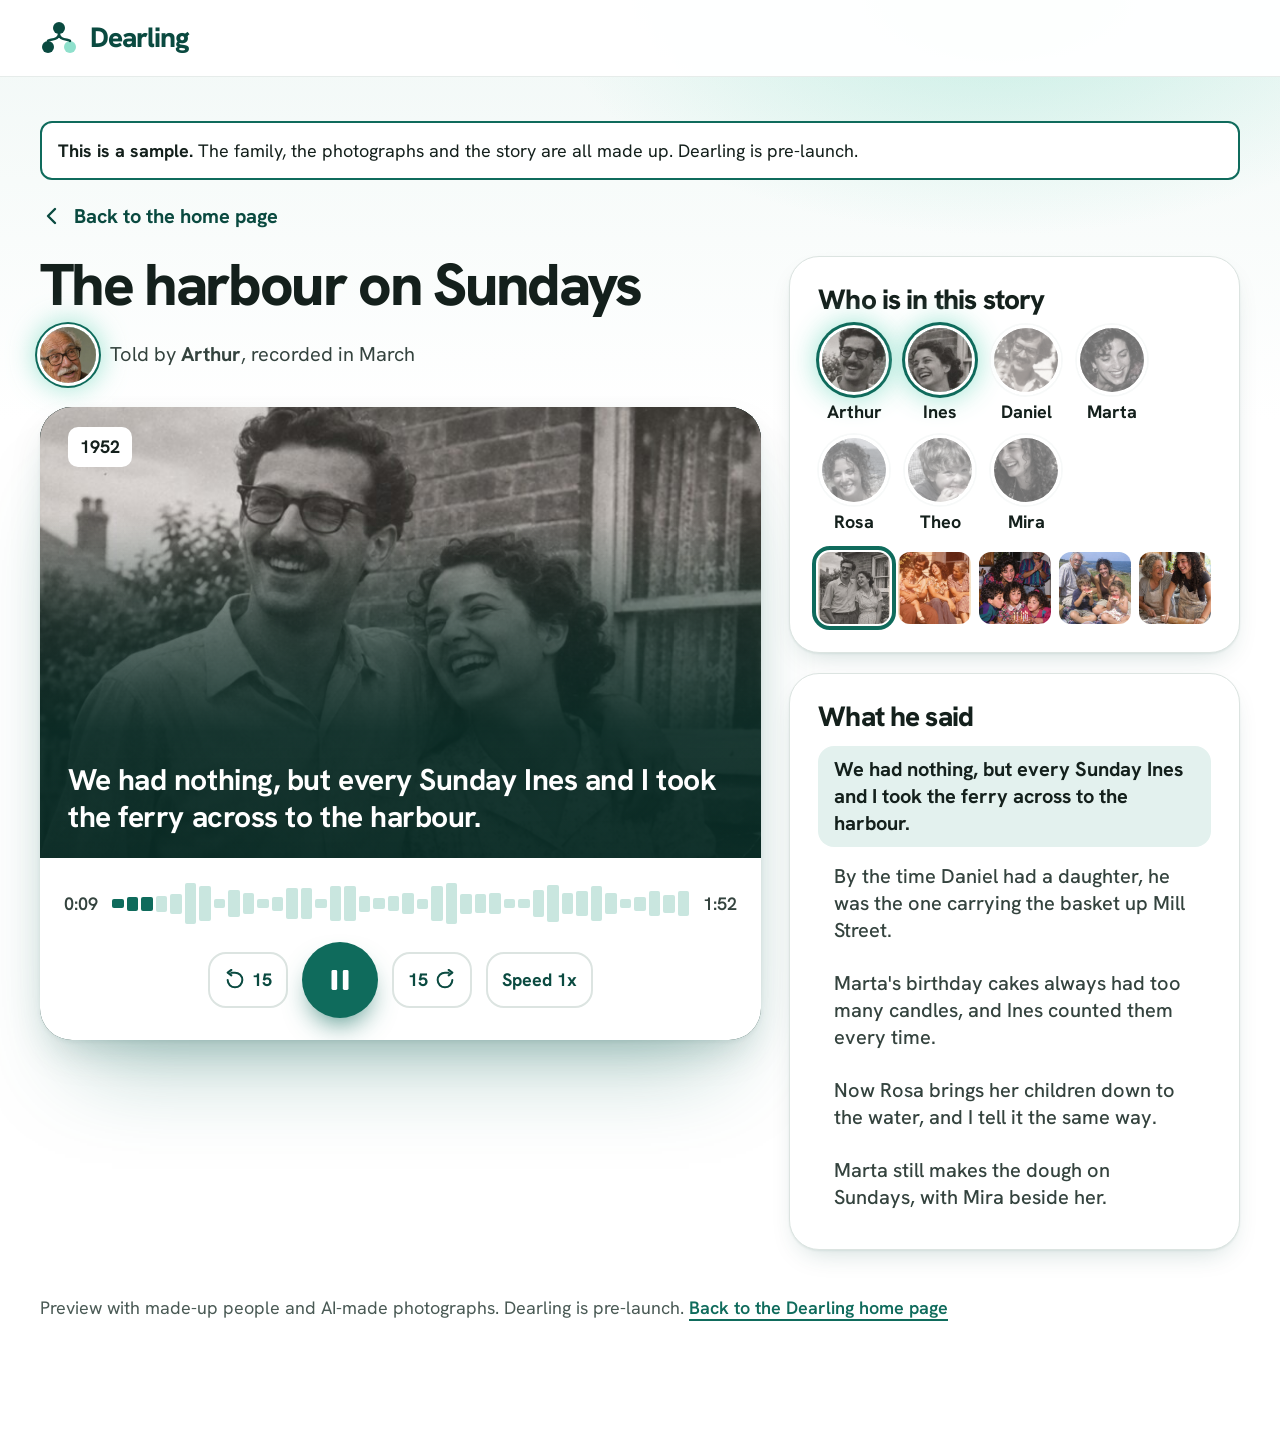
==== sample-story.html @ cbec67cd "Landing page" ====
<!doctype html>
<html lang="en">
<head>
<meta charset="utf-8">
<meta name="viewport" content="width=device-width, initial-scale=1">
<meta name="robots" content="noindex, nofollow">
<title>Dearling, The harbour on Sundays</title>
<link rel="icon" href="data:image/svg+xml,%3Csvg xmlns=%27http://www.w3.org/2000/svg%27 viewBox=%270 0 38 38%27%3E%3Ccircle cx=%2719%27 cy=%279%27 r=%276%27 fill=%27%230f6b5c%27/%3E%3Ccircle cx=%278%27 cy=%2728%27 r=%276%27 fill=%27%230f6b5c%27/%3E%3Ccircle cx=%2730%27 cy=%2728%27 r=%276%27 fill=%27%238fe0cc%27/%3E%3C/svg%3E">
<link rel="stylesheet" href="dearling.css">
</head>
<body class="app">
<header class="top">
  <div class="wrap">
    <a class="brand" href="/" aria-label="Dearling home"><svg viewBox="0 0 38 38" aria-hidden="true"><circle cx="19" cy="9" r="6" fill="currentColor"/><circle cx="8" cy="28" r="6" fill="currentColor"/><circle cx="30" cy="28" r="6" fill="#8fe0cc"/><path d="M19 15 C19 22 8 20 8 22 M19 15 C19 22 30 20 30 22" stroke="currentColor" stroke-width="2.5" fill="none" stroke-linecap="round"/></svg>Dearling</a>
  </div>
</header>
<main class="wrap rw">
  <p class="sample-line"><b>This is a sample.</b> The family, the photographs and the story are all made up. Dearling is pre-launch.</p>
  <a class="back" href="/"><svg viewBox="0 0 24 24" fill="none" stroke="currentColor" stroke-width="2.4" stroke-linecap="round" stroke-linejoin="round" aria-hidden="true"><path d="M15 5l-7 7 7 7"/></svg>Back to the home page</a>
  <div class="rw-grid">
    <div>
      <h1>The harbour on Sundays</h1>
      <div class="by"><img src="assets/faces/arthur-old.jpg" alt="" width="112" height="112"><span>Told by <b>Arthur</b>, recorded in March</span></div>
      <div class="player" id="player">
        <div class="shot">
          <div class="slide on" data-year="1952"><img src="assets/p1952.jpg" alt="Arthur and Ines in 1952, outside a brick house" style="object-position:50% 30%"></div>
          <div class="slide" data-year="1975"><img src="assets/p1975.jpg" alt="Daniel with baby Rosa and Marta on a porch step, 1975" style="object-position:50% 30%"></div>
          <div class="slide" data-year="1994"><img src="assets/p1994.jpg" alt="A birthday cake in the kitchen, 1994" style="object-position:50% 40%"></div>
          <div class="slide" data-year="2008"><img src="assets/p2008.jpg" alt="Arthur, Rosa and the children at the shore, 2008" style="object-position:50% 35%"></div>
          <div class="slide" data-year="2025"><img src="assets/p2025.jpg" alt="Marta and Mira rolling out dough, 2025" style="object-position:50% 35%"></div>
          <span class="yr" id="yr">1952</span>
          <p class="sub-line" id="sub">We had nothing, but every Sunday Ines and I took the ferry across to the harbour.</p>
        </div>
        <div class="ctrl">
          <div class="prog"><span id="now">0:08</span><div class="track" id="track" role="slider" tabindex="0" aria-label="Position in the story" aria-valuemin="0" aria-valuemax="112" aria-valuenow="8"><div class="bars2" id="bars" aria-hidden="true"><i style="--h:18%"></i><i style="--h:29%"></i><i style="--h:29%"></i><i style="--h:33%"></i><i style="--h:42%"></i><i style="--h:84%"></i><i style="--h:72%"></i><i style="--h:19%"></i><i style="--h:56%"></i><i style="--h:43%"></i><i style="--h:18%"></i><i style="--h:29%"></i><i style="--h:64%"></i><i style="--h:65%"></i><i style="--h:20%"></i><i style="--h:72%"></i><i style="--h:72%"></i><i style="--h:33%"></i><i style="--h:24%"></i><i style="--h:30%"></i><i style="--h:45%"></i><i style="--h:21%"></i><i style="--h:73%"></i><i style="--h:85%"></i><i style="--h:42%"></i><i style="--h:41%"></i><i style="--h:43%"></i><i style="--h:18%"></i><i style="--h:20%"></i><i style="--h:57%"></i><i style="--h:78%"></i><i style="--h:43%"></i><i style="--h:52%"></i><i style="--h:73%"></i><i style="--h:45%"></i><i style="--h:19%"></i><i style="--h:29%"></i><i style="--h:53%"></i><i style="--h:38%"></i><i style="--h:53%"></i></div></div><span>1:52</span></div>
          <div class="btnrow">
            <button class="skip" type="button" id="back15" aria-label="Back 15 seconds"><svg viewBox="0 0 24 24" fill="none" stroke="currentColor" stroke-width="2.2" stroke-linecap="round" stroke-linejoin="round" aria-hidden="true"><path d="M4 12a8 8 0 108-8H8M8 1l-4 3 4 3"/></svg>15</button>
            <button class="big-play" type="button" id="play" aria-label="Pause story"></button>
            <button class="skip" type="button" id="fwd15" aria-label="Forward 15 seconds">15<svg viewBox="0 0 24 24" fill="none" stroke="currentColor" stroke-width="2.2" stroke-linecap="round" stroke-linejoin="round" aria-hidden="true"><path d="M20 12a8 8 0 11-8-8h4M16 1l4 3-4 3"/></svg></button>
            <button class="skip" type="button" id="speed">Speed 1x</button>
          </div>
        </div>
      </div>
    </div>
    <aside class="side">
      <section class="panel" aria-labelledby="who">
        <h2 id="who">Who is in this story</h2>
        <div class="faces-row">
          <div class="fp lit" data-f="arthur"><img src="assets/faces/arthur.jpg" alt="">Arthur</div>
          <div class="fp lit" data-f="ines"><img src="assets/faces/ines.jpg" alt="">Ines</div>
          <div class="fp" data-f="daniel"><img src="assets/faces/daniel.jpg" alt="">Daniel</div>
          <div class="fp" data-f="marta"><img src="assets/faces/marta.jpg" alt="">Marta</div>
          <div class="fp" data-f="rosa"><img src="assets/faces/rosa.jpg" alt="">Rosa</div>
          <div class="fp" data-f="theo"><img src="assets/faces/theo.jpg" alt="">Theo</div>
          <div class="fp" data-f="mira"><img src="assets/faces/mira.jpg" alt="">Mira</div>
        </div>
        <div class="strip" id="strip" aria-label="Photographs in this story">
          <button type="button" aria-label="Photograph from 1952" aria-current="true"><img src="assets/p1952.jpg" alt=""></button>
          <button type="button" aria-label="Photograph from 1975" aria-current="false"><img src="assets/p1975.jpg" alt=""></button>
          <button type="button" aria-label="Photograph from 1994" aria-current="false"><img src="assets/p1994.jpg" alt=""></button>
          <button type="button" aria-label="Photograph from 2008" aria-current="false"><img src="assets/p2008.jpg" alt=""></button>
          <button type="button" aria-label="Photograph from 2025" aria-current="false"><img src="assets/p2025.jpg" alt=""></button>
        </div>
      </section>
      <section class="panel" aria-labelledby="trh">
        <h2 id="trh">What he said</h2>
        <div class="tr" id="tr">
          <button type="button" class="now">We had nothing, but every Sunday Ines and I took the ferry across to the harbour.</button>
          <button type="button">By the time Daniel had a daughter, he was the one carrying the basket up Mill Street.</button>
          <button type="button">Marta's birthday cakes always had too many candles, and Ines counted them every time.</button>
          <button type="button">Now Rosa brings her children down to the water, and I tell it the same way.</button>
          <button type="button">Marta still makes the dough on Sundays, with Mira beside her.</button>
        </div>
      </section>
    </aside>
  </div>
  <p class="note-line">Preview with made-up people and AI-made photographs. Dearling is pre-launch. <a class="link" href="/">Back to the Dearling home page</a></p>
</main>
<script src="rewatch.js"></script>
</body>
</html>
---- dearling.css ----
/* Dearling, one product. White and spruce, Hanken Grotesk. No serif, italic, or uppercase. Shared by all four screens. */
@font-face {
  font-family: "Hanken Grotesk";
  src: url("assets/hanken.woff2") format("woff2");
  font-weight: 100 900;
  font-style: normal;
  font-display: swap;
}
:root {
  --white: #fff;
  --band: #f4f7f6;
  --stone: #eef1f0;
  --mint: #e3f1ee;
  --mint-2: #c9e6df;
  --spruce: #0f6b5c;
  --deep: #0a4a40;
  --deeper: #07352e;
  --night: #08221e;
  --ink: #14201c;
  --ink-2: #34433e;
  --ink-3: #4a5a55;
  --line: #dce4e1;
  --lit: #8fe0cc;
  --record: #c8321f;
  --font: "Hanken Grotesk", system-ui, -apple-system, "Segoe UI", Roboto, sans-serif;
  --shadow-md: 0 1px 2px rgb(10 74 64 / .08), 0 12px 28px -12px rgb(10 74 64 / .22);
  --shadow-lg: 0 2px 4px rgb(10 74 64 / .06), 0 18px 40px -12px rgb(10 74 64 / .22), 0 60px 90px -40px rgb(15 107 92 / .35);
  --shadow-float: 0 28px 60px -24px rgb(8 34 30 / .45), 0 4px 14px rgb(8 34 30 / .12);
  --gutter: clamp(20px, 5vw, 72px);
}
*, *::before, *::after { box-sizing: border-box; }
html { -webkit-text-size-adjust: 100%; }
body { margin: 0; font-family: var(--font); font-size: 20px; line-height: 1.55; color: var(--ink); background: var(--white); -webkit-font-smoothing: antialiased; overflow-x: hidden; }
img { display: block; max-width: 100%; }
a { color: var(--spruce); text-underline-offset: 4px; }
h1, h2, h3, p { margin: 0; }
:focus-visible { outline: 3px solid var(--spruce); outline-offset: 3px; border-radius: 6px; }
.onphoto :focus-visible { outline-color: #fff; }
.wrap { width: min(1200px, 100% - 48px); margin-inline: auto; }

/* ---------- buttons and links: the same on every screen ---------- */
.btn { display: inline-flex; align-items: center; justify-content: center; gap: 10px; min-height: 56px; min-width: 56px; padding: 0 28px; font: 600 20px/1 var(--font); letter-spacing: -.005em; border-radius: 16px; border: 2px solid transparent; cursor: pointer; text-decoration: none; transition: background .2s, border-color .2s, color .2s; }
.btn svg { width: 24px; height: 24px; flex: none; }
.btn-primary { background: var(--spruce); color: #fff; box-shadow: 0 10px 24px -10px rgb(15 107 92 / .7), inset 0 1px 0 rgb(255 255 255 / .18); }
.btn-primary:hover { background: var(--deep); }
.btn-quiet { background: #fff; color: var(--deep); border-color: var(--line); box-shadow: var(--shadow-md); }
.btn-quiet:hover { border-color: var(--spruce); }
.btn-light { background: #fff; color: var(--deep); }
.btn-light:hover { background: var(--mint); }
.btn-ghost { color: #fff; border-color: rgb(255 255 255 / .8); background: rgb(8 34 30 / .82); }
.btn-ghost:hover { background: rgb(8 34 30 / .8); }
.link { display: inline-flex; align-items: center; min-height: 52px; font-weight: 600; text-decoration: underline; text-decoration-thickness: 2px; text-underline-offset: 5px; color: var(--spruce); }
.onphoto .link { color: #fff; }
.btn-icon { padding: 0; width: 56px; }
input[type=email] { min-height: 60px; width: 100%; padding: 0 18px; font: 500 20px var(--font); color: var(--ink); border: 2px solid #62716b; border-radius: 16px; background: #fff; }
label { font-weight: 600; font-size: 20px; }

/* wordmark: dot tree mark plus the name */
.brand { display: inline-flex; align-items: center; gap: 12px; font-weight: 800; font-size: 28px; letter-spacing: -.03em; color: var(--deep); text-decoration: none; min-height: 56px; }
.brand svg { width: 38px; height: 38px; flex: none; }
.onphoto .brand { color: #fff; }

/* ---------- landing top bar over the hero ---------- */
.bar { position: absolute; inset: 0 0 auto 0; z-index: 6; display: flex; align-items: center; gap: 6px; padding: 14px var(--gutter); }
.bar .brand { margin-right: auto; }
.bar a.navlink { display: inline-flex; align-items: center; min-height: 56px; padding: 0 16px; color: #fff; text-decoration: none; font-weight: 600; border-radius: 14px; }
.bar a.navlink:hover { text-decoration: underline; text-underline-offset: 5px; }

/* ---------- landing hero ---------- */
.hero { position: relative; overflow: hidden; color: #fff; background: var(--night); isolation: isolate; }
.hero .bg { position: absolute; inset: 0; z-index: -2; }
.hero .bg img { width: 100%; height: 100%; object-fit: cover; object-position: 28% 50%; transform-origin: 30% 50%; animation: drift 40s ease-in-out infinite alternate; }
.hero.paused .bg img { animation-play-state: paused; }
@keyframes drift { from { transform: scale(1.01); } to { transform: scale(1.07) translateX(-1.2%); } }
/* the scrim sits behind the words only: a soft spruce pool anchored on the left edge, clear photo everywhere else */
.hero .scrim { position: absolute; inset: 0; z-index: -1;
  background:
    radial-gradient(ellipse 60% 90% at 0% 58%, rgb(8 34 30 / .92) 0%, rgb(8 34 30 / .88) 58%, rgb(8 34 30 / 0) 100%),
    linear-gradient(180deg, rgb(8 34 30 / .78) 0%, rgb(8 34 30 / .5) 70px, rgb(8 34 30 / 0) 150px); }
.hero-inner { display: grid; grid-template-columns: minmax(0, 1fr) minmax(0, .9fr); align-items: center; gap: 24px; padding: 96px calc(var(--gutter) * .5) 32px var(--gutter); min-height: min(100svh, 800px); }
.hero h1 { font-weight: 800; font-size: clamp(48px, 7vw, 100px); line-height: .96; letter-spacing: -.04em; max-width: 9em; text-wrap: balance; }
.hero .sub { font-size: clamp(20px, 1.8vw, 24px); line-height: 1.5; margin-top: 24px; max-width: 21em; }
.hero .cta { display: flex; flex-wrap: wrap; gap: 12px 22px; align-items: center; margin-top: 32px; }
.hero .note { margin-top: 24px; font-size: 18px; max-width: 24em; }
.stagewrap { justify-self: end; width: min(400px, 100%); }
.stage { position: relative; width: 100%; }
.stage .tree-lines { position: absolute; inset: 0; width: 100%; height: 100%; overflow: visible; pointer-events: none; }
.stage .tree-lines path { fill: none; stroke: #fff; stroke-width: 3; stroke-linecap: round; filter: drop-shadow(0 1px 3px rgb(0 0 0 / .55)); }
.print { position: absolute; left: 0; top: 0; background: #fff; overflow: hidden; will-change: transform; box-shadow: 0 18px 40px -14px rgb(0 0 0 / .5), 0 2px 6px rgb(0 0 0 / .25); }
.print .pic { position: absolute; }
.print .pic img { width: 100%; height: 100%; max-width: none; object-fit: cover; }
.print .ring { position: absolute; border: 3px solid #fff; border-radius: 50%; box-shadow: 0 0 0 3px var(--spruce), 0 0 18px rgb(0 0 0 / .35); transform: translate(-50%, -50%); opacity: 0; }
.tag { position: absolute; left: 0; top: 0; background: #fff; color: var(--ink); font-weight: 700; font-size: 18px; line-height: 1; padding: 9px 12px; border-radius: 10px; white-space: nowrap; box-shadow: 0 6px 18px rgb(0 0 0 / .28); }
.stagebar { display: flex; align-items: center; gap: 14px; margin-top: 14px; flex-wrap: wrap; }
.stagecap { font-weight: 600; font-size: 18px; background: rgb(8 34 30 / .8); padding: 12px 16px; border-radius: 12px; }

/* ---------- landing body: varied composition ---------- */
.sec { padding: clamp(72px, 9vw, 128px) var(--gutter); }
.h2 { font-weight: 800; font-size: clamp(36px, 4.6vw, 64px); line-height: 1.02; letter-spacing: -.035em; text-wrap: balance; }
.lead { font-size: 22px; line-height: 1.5; color: var(--ink-2); max-width: 30em; }
.intro { display: grid; grid-template-columns: 1.1fr .9fr; gap: 40px; align-items: end; max-width: 1200px; margin: 0 auto clamp(48px, 6vw, 80px); }
.coll { display: grid; grid-template-columns: 1fr 1fr; gap: 0 clamp(32px, 6vw, 96px); max-width: 1200px; margin: 0 auto; align-items: start; }
.coll .colB { margin-top: clamp(80px, 12vw, 190px); }
.coll h3, .step h3 { font-weight: 800; font-size: clamp(30px, 3vw, 42px); line-height: 1.08; letter-spacing: -.03em; margin-bottom: 16px; }
.coll p.t, .step p.t { color: var(--ink-2); font-size: 21px; max-width: 24em; }
.fig { position: relative; margin-bottom: clamp(36px, 4vw, 56px); }
.fig .frame { overflow: hidden; border-radius: 8px; background: var(--stone); }
.fig .frame img { width: 100%; height: 100%; object-fit: cover; }
.colA .fig { margin: 40px 0 0; width: 86%; }
.colB .fig { margin: 0 0 40px 14%; width: 86%; }
.colB .fig .frame { border: 10px solid #fff; border-radius: 3px; box-shadow: var(--shadow-float); transform: rotate(2.2deg); }
.float { position: absolute; background: #fff; border-radius: 18px; box-shadow: var(--shadow-float); padding: 18px 22px; font-size: 19px; z-index: 2; }
.float b { font-weight: 700; }
.float .who { color: var(--ink-3); font-size: 18px; }
.ringed { position: absolute; border: 3px solid #fff; border-radius: 50%; box-shadow: 0 0 0 3px var(--spruce), 0 6px 22px rgb(0 0 0 / .35); transform: translate(-50%, -50%); }
.bars { display: flex; align-items: center; gap: 4px; height: 36px; }
.bars i { display: block; width: 5px; border-radius: 3px; background: var(--spruce); height: 30%; animation: lvl 1.3s ease-in-out infinite; }
.bars i:nth-child(2n) { animation-delay: -.4s; } .bars i:nth-child(3n) { animation-delay: -.8s; } .bars i:nth-child(5n) { animation-delay: -.2s; }
@keyframes lvl { 0%, 100% { height: 22%; } 50% { height: 100%; } }

/* full-bleed band: dark text straight on a pale photograph, no scrim at all */
.bleed { position: relative; overflow: hidden; isolation: isolate; background: #cfe0cf; min-height: clamp(460px, 46vw, 660px); display: flex; align-items: center; }
.bleed > img { position: absolute; inset: 0; width: 100%; height: 100%; object-fit: cover; object-position: 100% 50%; z-index: -1; transform: scale(1.12); transform-origin: 0% 50%; }
.bleed .step { padding: 56px var(--gutter); max-width: min(430px, 36%); color: var(--ink); }
.bleed .step p.t { color: var(--ink); }
.bleed .float { right: clamp(20px, 6vw, 100px); bottom: 36px; max-width: 360px; }

/* step four: centred, prints fanned */
.centre { text-align: center; max-width: 1100px; margin: 0 auto; }
.centre h3 { font-weight: 800; font-size: clamp(36px, 4.4vw, 60px); line-height: 1.02; letter-spacing: -.035em; margin-bottom: 18px; text-wrap: balance; }
.centre p.t { margin-inline: auto; font-size: 22px; color: var(--ink-2); max-width: 26em; }
.fan { position: relative; height: clamp(300px, 36vw, 470px); margin: 56px auto 0; width: min(900px, 100%); }
.fan .pr { position: absolute; top: 0; border: 10px solid #fff; border-radius: 3px; box-shadow: var(--shadow-float); overflow: hidden; background: #fff; }
.fan .pr img { width: 100%; height: 100%; object-fit: cover; }
.fan .pr.l { left: 3%; width: 30%; aspect-ratio: 4/5; transform: rotate(-6deg); top: 40px; }
.fan .pr.c { left: 50%; width: 38%; aspect-ratio: 4/5; transform: translateX(-50%); z-index: 2; top: 0; }
.fan .pr.r { right: 3%; width: 30%; aspect-ratio: 4/5; transform: rotate(5deg); top: 56px; }
.fan .float { left: 50%; bottom: -22px; transform: translateX(-50%); display: flex; gap: 16px; align-items: center; white-space: nowrap; z-index: 3; }

.stonebg { background: var(--stone); }
.quiet { display: grid; grid-template-columns: 1.1fr .9fr; gap: clamp(32px, 6vw, 96px); align-items: center; max-width: 1200px; margin: 0 auto; }
.facts { list-style: none; margin: 0; padding: 0; }
.facts li { font-weight: 700; font-size: clamp(26px, 2.8vw, 38px); line-height: 1.12; letter-spacing: -.025em; padding: 26px 0; border-top: 1px solid #cdd6d3; }
.facts li:last-child { border-bottom: 1px solid #cdd6d3; }
.facts li span { display: block; font-weight: 400; letter-spacing: 0; font-size: 20px; color: var(--ink-2); margin-top: 8px; line-height: 1.5; }
.pile { position: relative; aspect-ratio: 1 / 1.05; }
.pile .pr { position: absolute; border: 8px solid #fff; border-radius: 3px; box-shadow: var(--shadow-float); overflow: hidden; background: #fff; aspect-ratio: 4/5; }
.pile .pr img { width: 100%; height: 100%; object-fit: cover; }

.closer { position: relative; color: #fff; overflow: hidden; isolation: isolate; background: var(--night); }
.closer > img { position: absolute; inset: 0; width: 100%; height: 100%; object-fit: cover; z-index: -2; object-position: 50% 40%; }
.closer .scrim { position: absolute; inset: 0; z-index: -1; background: radial-gradient(ellipse 70% 110% at 0% 55%, rgb(8 34 30 / .94) 0%, rgb(8 34 30 / .86) 60%, rgb(8 34 30 / 0) 100%); }
.closer .inner { padding: clamp(80px, 11vw, 150px) var(--gutter); max-width: 760px; }
.closer h2 { font-weight: 800; font-size: clamp(40px, 5.4vw, 76px); line-height: 1; letter-spacing: -.04em; }
.closer p { font-size: 22px; margin-top: 22px; max-width: 24em; }
.closer .cta { margin-top: 32px; display: flex; gap: 14px 22px; flex-wrap: wrap; align-items: center; }
footer.foot { padding: 36px var(--gutter) 48px; color: var(--ink-3); display: flex; flex-wrap: wrap; gap: 8px 28px; align-items: center; font-size: 18px; }
footer.foot a { display: inline-flex; align-items: center; min-height: 52px; }
footer.foot .brand { margin-right: auto; }

/* ---------- signed-in shell ---------- */
body.app { background: linear-gradient(180deg, #f1f8f6 0, #fff 420px); min-height: 100vh; }
body.app::before { content: ""; position: absolute; inset: 0 0 auto 0; height: 560px; z-index: -1; background: radial-gradient(50% 60% at 78% 0%, rgb(143 224 204 / .45), transparent 70%); pointer-events: none; }
.top { position: sticky; top: 0; z-index: 20; background: rgb(255 255 255 / .96); border-bottom: 1px solid rgb(220 228 225 / .7); }
.top .wrap { display: flex; align-items: center; justify-content: space-between; min-height: 76px; gap: 16px; }
.tabs { display: flex; gap: 6px; }
.tabs a { display: inline-flex; align-items: center; gap: 10px; min-height: 56px; padding: 0 18px; border-radius: 16px; color: var(--ink-2); font-weight: 700; text-decoration: none; }
.tabs a svg { width: 24px; height: 24px; }
.tabs a[aria-current=page] { background: var(--deep); color: #fff; }
.tabs a:not([aria-current]):hover { background: var(--mint); color: var(--deep); }
.me { display: inline-flex; align-items: center; gap: 12px; min-height: 56px; font-weight: 700; color: var(--ink-2); text-decoration: none; }
.me img { width: 48px; height: 48px; border-radius: 50%; object-fit: cover; }
.app-main { padding: 40px 0 120px; }
.hello { font-size: clamp(38px, 4.6vw, 56px); line-height: 1; letter-spacing: -.04em; font-weight: 800; }
.hello-sub { margin-top: 12px; font-size: 22px; color: var(--ink-2); }
.app-grid { margin-top: 32px; display: grid; grid-template-columns: minmax(0, 1.5fr) minmax(0, 1fr); gap: 24px; align-items: start; }
.stack-col { display: grid; gap: 24px; }
.panel { background: #fff; border: 1px solid var(--line); border-radius: 30px; box-shadow: var(--shadow-md); padding: 28px; }
.panel h2 { font-size: 30px; line-height: 1.05; letter-spacing: -.035em; font-weight: 800; }
.panel .meta { margin-top: 6px; font-size: 18px; color: var(--ink-3); }
.panel .btn { margin-top: 16px; }
.note-line { margin-top: 32px; font-size: 18px; color: var(--ink-3); }

/* the family tree: HTML nodes, lines drawn from their measured positions, no sideways scroll */
.tree-panel { position: relative; background: linear-gradient(165deg, #fff, #f1f8f6); overflow: hidden; padding: 28px 28px 20px; }
.tree { position: relative; margin-top: 12px; width: 100%; height: calc(var(--pitch) * 4 + 8px); --pitch: 178px; --nw: 92px; }
.tree svg { position: absolute; inset: 0; width: 100%; height: 100%; overflow: visible; pointer-events: none; }
.tree path { fill: none; stroke: var(--spruce); stroke-width: 4; stroke-linecap: round; stroke-linejoin: round; }
.tnode { position: absolute; width: var(--nw); left: calc(var(--x) * 1%); top: calc(var(--r) * var(--pitch)); transform: translateX(-50%); text-align: center; text-decoration: none; color: inherit; display: block; }
.tnode .face { display: grid; place-items: center; width: var(--nw); height: var(--nw); border-radius: 50%; overflow: hidden; border: 3px solid #fff; background: var(--mint); box-shadow: 0 0 0 3px var(--spruce), 0 8px 20px -8px rgb(10 74 64 / .5); font-weight: 800; font-size: 28px; color: var(--deep); }
.tnode .face img { width: 100%; height: 100%; object-fit: cover; }
.tnode.noimg .face { background: var(--mint-2); box-shadow: 0 0 0 3px var(--spruce); }
.tnode.lit .face { box-shadow: 0 0 0 3px var(--spruce), 0 0 0 8px rgb(143 224 204 / .6), 0 0 44px 8px rgb(143 224 204 / .85); }
.tnode .who { display: block; margin: 8px -20px 0; font-weight: 700; font-size: 19px; line-height: 1.1; white-space: nowrap; }
.tnode .role { display: block; margin: 0 -20px; font-size: 18px; line-height: 1.15; color: var(--ink-3); white-space: nowrap; }
.tnode:hover .who { text-decoration: underline; }
.tree-foot { margin-top: 6px; font-size: 18px; color: var(--ink-3); }

.talk { background: linear-gradient(160deg, var(--spruce) 0%, var(--deeper) 100%); color: #fff; border: 0; position: relative; overflow: hidden; isolation: isolate; }
.talk::before { content: ""; position: absolute; right: -40%; top: -50%; width: 80%; aspect-ratio: 1; z-index: -1; background: radial-gradient(closest-side, rgb(143 224 204 / .16), transparent); }
.talk h2, .talk p { color: #fff; }
.talk p { margin-top: 10px; font-size: 20px; }
.talk .next { margin-top: 18px; background: rgb(255 255 255 / .13); border: 1px solid rgb(255 255 255 / .3); border-radius: 18px; padding: 14px 16px; font-size: 20px; line-height: 1.35; font-weight: 600; }
.talk .next small { display: block; font-size: 18px; font-weight: 500; margin-bottom: 4px; }
.mic { margin-top: 22px; display: flex; align-items: center; gap: 18px; }
.btn-mic { width: 84px; height: 84px; border-radius: 50%; background: #fff; color: var(--deep); border: 0; display: grid; place-items: center; cursor: pointer; box-shadow: 0 0 0 10px rgb(255 255 255 / .18), 0 16px 30px -10px rgb(0 0 0 / .5); flex: none; }
.btn-mic svg { width: 36px; height: 36px; }
.mic span { font-size: 22px; font-weight: 700; line-height: 1.2; }
.thumbs { margin-top: 16px; display: grid; grid-template-columns: repeat(3, 1fr); gap: 10px; }
.thumbs img { width: 100%; aspect-ratio: 1; object-fit: cover; border-radius: 16px; }
.slist { margin-top: 14px; display: grid; gap: 10px; }
.srow { display: grid; grid-template-columns: 72px 1fr 56px; gap: 14px; align-items: center; padding: 8px; border-radius: 20px; text-decoration: none; color: inherit; }
.srow:hover { background: var(--band); }
.srow img { width: 72px; height: 72px; border-radius: 16px; object-fit: cover; }
.srow b { display: block; font-size: 20px; line-height: 1.2; }
.srow small { font-size: 18px; color: var(--ink-3); }
.srow .play { width: 56px; height: 56px; border-radius: 50%; background: var(--mint); color: var(--deep); display: grid; place-items: center; }
.srow .play svg { width: 24px; height: 24px; }

.botbar { display: none; }

/* ---------- rewatch ---------- */
.rw { padding: 28px 0 100px; }
.back { display: inline-flex; align-items: center; gap: 10px; min-height: 56px; padding: 0 18px 0 12px; margin-left: -12px; font-weight: 700; text-decoration: none; color: var(--deep); border-radius: 16px; }
.back:hover { background: var(--mint); }
.back svg { width: 24px; height: 24px; }
.rw-grid { margin-top: 12px; display: grid; grid-template-columns: minmax(0, 1.6fr) minmax(0, 1fr); gap: 28px; align-items: start; }
.rw h1 { font-size: clamp(38px, 4.6vw, 60px); line-height: 1; letter-spacing: -.045em; font-weight: 800; }
.rw .by { margin-top: 12px; display: flex; align-items: center; gap: 14px; font-size: 20px; color: var(--ink-2); }
.rw .by img { width: 56px; height: 56px; border-radius: 50%; object-fit: cover; box-shadow: 0 0 0 3px #fff, 0 0 0 5px var(--spruce), 0 0 26px 6px rgb(143 224 204 / .8); }
.player { margin-top: 24px; border-radius: 32px; overflow: hidden; background: var(--deeper); box-shadow: var(--shadow-lg); }
.shot { position: relative; aspect-ratio: 16 / 10; overflow: hidden; isolation: isolate; background: #0b1512; color: #fff; }
.shot .slide { position: absolute; inset: 0; opacity: 0; transition: opacity 1.4s ease; z-index: -2; }
.shot .slide.on { opacity: 1; }
.shot .slide img { width: 100%; height: 100%; object-fit: cover; transform: scale(1.02); }
.shot .slide.on img { animation: kb 20s ease-out forwards; }
.player.paused .slide.on img { animation-play-state: paused; }
@keyframes kb { from { transform: scale(1.02); } to { transform: scale(1.12) translate(-1.2%, -1%); } }
.shot::after { content: ""; position: absolute; inset: 0; z-index: -1; background: linear-gradient(0deg, rgb(7 41 35 / .95) 0%, rgb(7 41 35 / .9) 28%, rgb(7 41 35 / .55) 52%, rgb(7 41 35 / 0) 76%); }
.shot .yr { position: absolute; left: 28px; top: 20px; background: #fff; color: var(--ink); font-weight: 700; font-size: 18px; padding: 6px 12px; border-radius: 10px; }
.sub-line { position: absolute; left: 28px; right: 28px; bottom: 22px; color: #fff; font-size: 30px; line-height: 1.25; font-weight: 700; letter-spacing: -.015em; }
.ctrl { background: #fff; padding: 18px 24px 22px; }
.prog { display: flex; align-items: center; gap: 14px; font-size: 18px; font-weight: 600; color: var(--ink-2); font-variant-numeric: tabular-nums; }
.track { position: relative; flex: 1; height: 56px; display: flex; align-items: center; cursor: pointer; }
.bars2 { flex: 1; display: flex; align-items: center; gap: 3px; height: 48px; }
.bars2 i { flex: 1; border-radius: 2px; background: var(--mint-2); height: var(--h); }
.bars2 i.on { background: var(--spruce); }
.btnrow { margin-top: 10px; display: flex; align-items: center; justify-content: center; gap: 14px; flex-wrap: wrap; }
.skip { min-width: 56px; min-height: 56px; border-radius: 18px; border: 2px solid var(--line); background: #fff; color: var(--deep); font: 700 18px var(--font); display: inline-flex; align-items: center; justify-content: center; gap: 6px; cursor: pointer; padding: 0 14px; }
.skip:hover { border-color: var(--spruce); }
.skip svg { width: 22px; height: 22px; }
.big-play { width: 76px; height: 76px; border-radius: 50%; border: 0; background: var(--spruce); color: #fff; display: grid; place-items: center; cursor: pointer; box-shadow: 0 14px 28px -10px rgb(15 107 92 / .8); }
.big-play:hover { background: var(--deep); }
.big-play svg { width: 34px; height: 34px; }
.side .panel + .panel { margin-top: 20px; }
.side h2 { font-size: 28px; line-height: 1.05; letter-spacing: -.03em; font-weight: 800; }
.faces-row { margin-top: 14px; display: flex; gap: 12px 14px; flex-wrap: wrap; }
.fp { text-align: center; font-size: 18px; font-weight: 700; width: 72px; }
.fp img { width: 64px; height: 64px; border-radius: 50%; object-fit: cover; margin: 0 auto 6px; box-shadow: 0 0 0 3px #fff, 0 0 0 5px var(--mint-2); filter: grayscale(.9) brightness(1.1); opacity: .6; transition: all .8s ease; }
.fp.lit img { filter: none; opacity: 1; box-shadow: 0 0 0 3px #fff, 0 0 0 6px var(--spruce), 0 0 28px 6px rgb(143 224 204 / .9); }
.strip { margin-top: 16px; display: grid; grid-template-columns: repeat(5, 1fr); gap: 8px; }
.strip button { padding: 0; border: 0; background: none; cursor: pointer; border-radius: 12px; min-height: 56px; }
.strip img { width: 100%; aspect-ratio: 1; object-fit: cover; border-radius: 12px; }
.strip button[aria-current="true"] img { outline: 4px solid var(--spruce); outline-offset: 2px; }
.tr { margin-top: 14px; display: grid; gap: 6px; }
.tr button { text-align: left; min-height: 56px; padding: 10px 16px; border-radius: 16px; border: 0; background: transparent; font: 500 20px/1.35 var(--font); color: var(--ink-2); cursor: pointer; }
.tr button:hover { background: var(--band); }
.tr button.now { background: var(--mint); color: var(--ink); font-weight: 700; }

/* ---------- sign in ---------- */
body.signin { min-height: 100vh; display: grid; grid-template-columns: 1fr 1fr; background: #fff; }
.si-photo { position: relative; overflow: hidden; background: var(--night); isolation: isolate; }
.si-photo > img { position: absolute; inset: 0; width: 100%; height: 100%; object-fit: cover; object-position: 70% 50%; z-index: -2; }
.si-photo::after { content: ""; position: absolute; inset: 0; z-index: -1; background: linear-gradient(180deg, rgb(8 34 30 / .88) 0%, rgb(8 34 30 / .62) 80px, rgb(8 34 30 / 0) 180px); }
.si-photo .brand { position: absolute; left: var(--gutter); top: 18px; z-index: 2; }
.si-form { display: flex; flex-direction: column; justify-content: center; padding: 64px clamp(24px, 7vw, 110px); gap: 0; background: linear-gradient(180deg, #f1f8f6 0, #fff 380px); }
.si-form h1 { font-weight: 800; font-size: clamp(38px, 4vw, 56px); line-height: 1; letter-spacing: -.04em; }
.si-form .hint { margin-top: 14px; font-size: 22px; color: var(--ink-2); max-width: 22em; }
.si-form form { margin-top: 32px; display: grid; gap: 12px; max-width: 460px; }
.si-form .btn { width: 100%; margin-top: 8px; }
.si-form .fine { margin-top: 28px; font-size: 18px; color: var(--ink-3); max-width: 26em; }
.si-form .link { margin-top: 12px; align-self: flex-start; }

/* ---------- responsive ---------- */
@media (max-width: 1040px) {
  .app-grid, .rw-grid { grid-template-columns: 1fr; }
  .tabs a span { display: none; }
  .tabs a { padding: 0; width: 56px; justify-content: center; }
  .me span { display: none; }
}
@media (max-width: 900px) {
  .hero .bg { inset: 0 0 auto 0; height: 440px; }
  .hero .bg img { object-position: 38% 50%; }
  .hero .scrim { background: linear-gradient(180deg, rgb(8 34 30 / .8) 0%, rgb(8 34 30 / .35) 80px, rgb(8 34 30 / .78) 235px, rgb(8 34 30 / .95) 400px, var(--night) 460px); }
  .hero-inner { grid-template-columns: 1fr; padding-top: 250px; padding-bottom: 48px; min-height: 0; gap: 40px; }
  .stagewrap { justify-self: center; width: min(420px, 100%); }
  .intro, .quiet, .coll { grid-template-columns: 1fr; }
  .coll .colB { margin-top: 40px; }
  .colA .fig { width: 100%; margin-top: 28px; }
  .colB .fig { margin-left: 0; width: 100%; margin-bottom: 28px; }
  .bleed { display: block; min-height: 0; background: #fff; }
  .bleed > img { position: static; height: 300px; z-index: 0; object-position: 85% 50%; transform: none; }
  .bleed .step { max-width: none; padding: 36px var(--gutter) 28px; }
  .bleed .float { position: relative; right: auto; bottom: auto; margin: 0 var(--gutter) 40px; max-width: none; }
  .closer .scrim { background: linear-gradient(0deg, rgb(8 34 30 / .93) 0%, rgb(8 34 30 / .85) 60%, rgb(8 34 30 / .5) 100%); }
  body.signin { grid-template-columns: 1fr; grid-template-rows: 230px 1fr; }
  .si-photo > img { object-position: 78% 40%; }
  .si-form { padding: 36px 24px 56px; justify-content: flex-start; }
  .bar a.navlink.hide-sm { display: none; }
}
@media (max-width: 640px) {
  .tabs, .me { display: none; }
  .app-main { padding: 28px 0 40px; }
  .panel { padding: 22px 18px; border-radius: 26px; }
  .tree-panel { padding: 22px 12px 16px; }
  .tree { --pitch: 150px; --nw: 66px; margin-top: 8px; }
  .tnode .face { font-size: 22px; }
  .tnode .who { font-size: 15px; margin: 6px -20px 0; }
  .tnode .role { font-size: 14px; margin: 0 -20px; }
  .tree-foot { padding: 0 6px; }
  .btn-mic { width: 76px; height: 76px; }
  .botbar { display: flex; position: sticky; bottom: 0; z-index: 30; background: #fff; border-top: 1px solid var(--line); padding: 6px 8px calc(6px + env(safe-area-inset-bottom)); gap: 4px; box-shadow: 0 -10px 30px -16px rgb(10 74 64 / .35); }
  .botbar a { flex: 1; min-height: 64px; display: flex; flex-direction: column; align-items: center; justify-content: center; gap: 2px; border-radius: 16px; text-decoration: none; color: var(--ink-2); font-weight: 700; font-size: 18px; }
  .botbar a svg { width: 26px; height: 26px; }
  .botbar a[aria-current=page] { background: var(--deep); color: #fff; }
  .rw { padding: 16px 0 60px; }
  .sub-line { font-size: 22px; left: 16px; right: 16px; bottom: 14px; }
  .shot { aspect-ratio: 4 / 3; }
  .shot .yr { left: 16px; top: 14px; }
  .ctrl { padding: 14px 14px 18px; }
  .btnrow { gap: 8px; }
  .rw h1 { font-size: 40px; }
  .hero .cta .btn { width: 100%; }
  .hero .cta .link { margin: 0 auto; }
  .float { font-size: 19px; }
  .coll .float { position: relative !important; margin: -30px 12px 0 !important; right: auto !important; left: auto !important; bottom: auto !important; max-width: none !important; }
  .colB .fig .frame { transform: none; }
  .fan .pr { aspect-ratio: 16/10 !important; }
  .fan { height: auto; margin-top: 36px; display: grid; gap: 20px; }
  .fan .pr { position: relative; transform: none !important; width: 100% !important; left: auto !important; right: auto !important; top: auto !important; }
  .fan .float { position: relative; left: auto; bottom: auto; transform: none; margin: -50px 12px 0; white-space: normal; }
  .closer .cta .btn { width: 100%; }
  .si-form .btn { width: 100%; }
}
@media (prefers-reduced-motion: reduce) {
  .hero .bg img, .bars i, .shot .slide.on img { animation: none !important; }
  .shot .slide { transition: none; }
  * { scroll-behavior: auto !important; }
}

.opening { margin: 0; font-size: 20px; font-weight: 600; line-height: 1.4; }
.sample-line { margin: 16px 0 8px; padding: 14px 16px; font-size: 18px; line-height: 1.5; background: #fff; border: 2px solid var(--spruce, #0f6b5c); border-radius: 12px; }
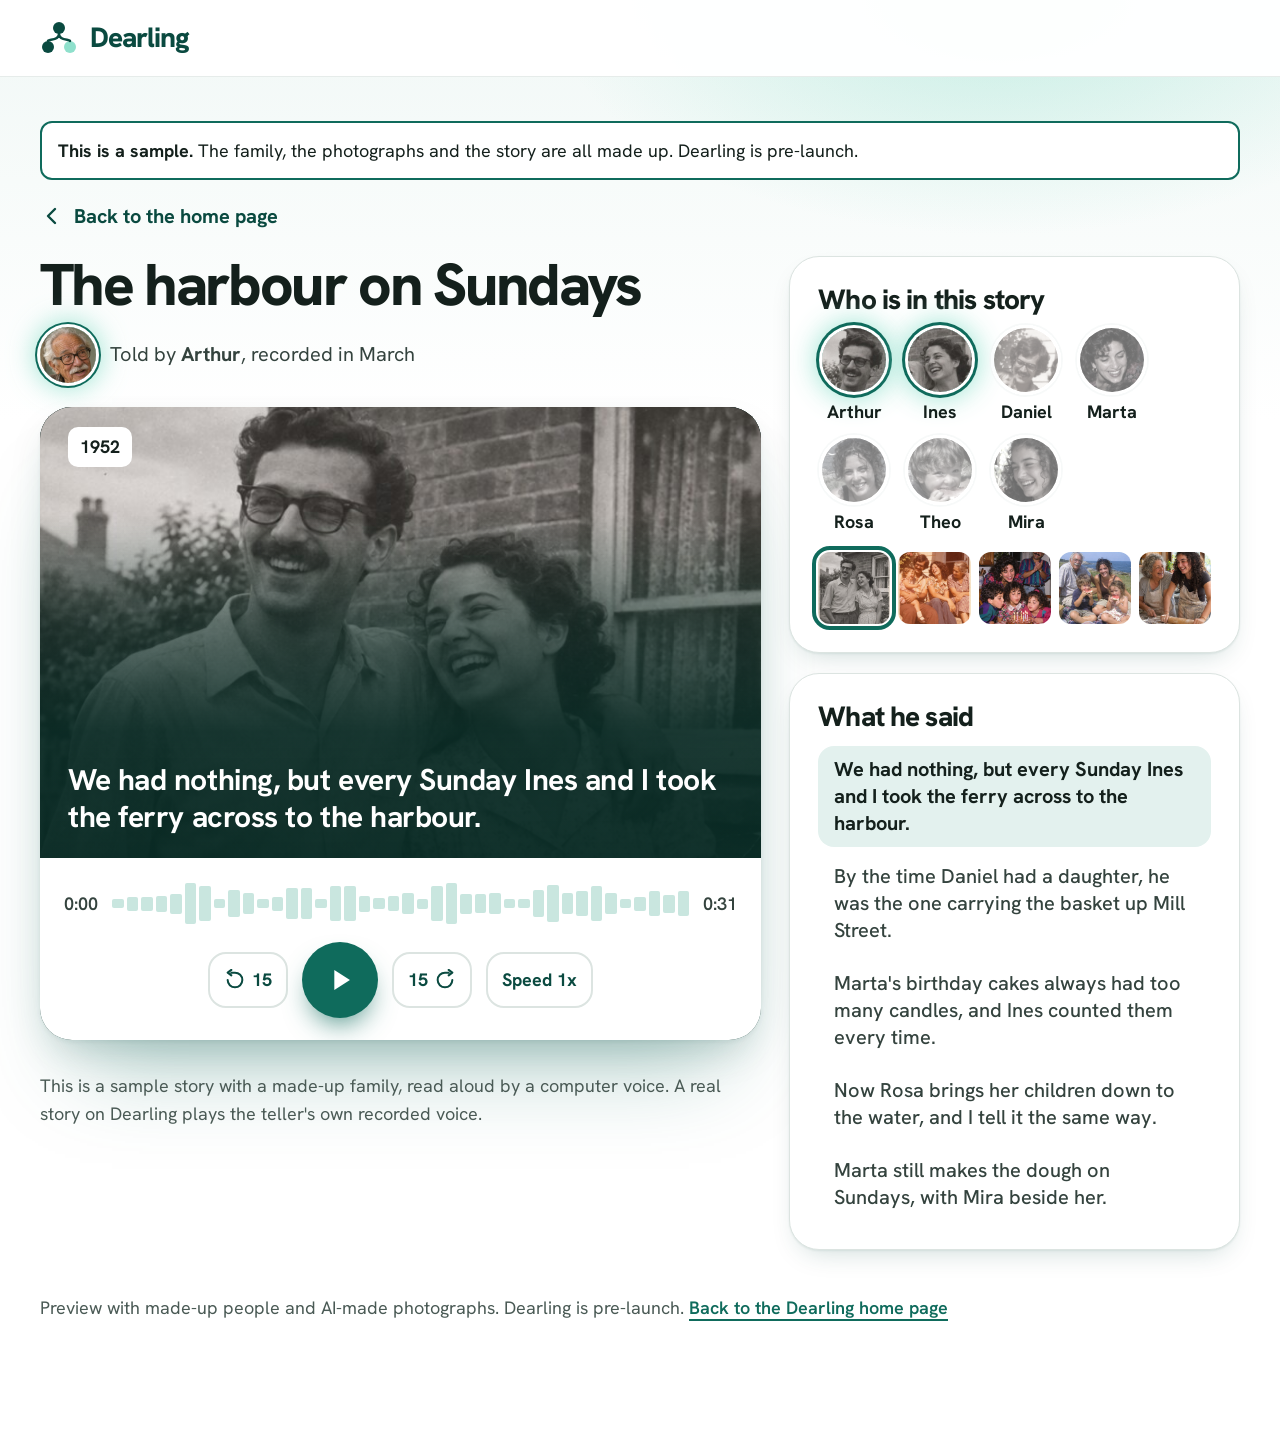
==== commit 1f45bc25: "Centre the face circles on the faces and give the sample story real narration The tree and chip circ" ====
--- a/sample-story.html
+++ b/sample-story.html
@@ -4,9 +4,28 @@
 <meta charset="utf-8">
 <meta name="viewport" content="width=device-width, initial-scale=1">
 <meta name="robots" content="noindex, nofollow">
-<title>Dearling, The harbour on Sundays</title>
+<title>A sample story on Dearling</title>
 <link rel="icon" href="data:image/svg+xml,%3Csvg xmlns=%27http://www.w3.org/2000/svg%27 viewBox=%270 0 38 38%27%3E%3Ccircle cx=%2719%27 cy=%279%27 r=%276%27 fill=%27%230f6b5c%27/%3E%3Ccircle cx=%278%27 cy=%2728%27 r=%276%27 fill=%27%230f6b5c%27/%3E%3Ccircle cx=%2730%27 cy=%2728%27 r=%276%27 fill=%27%238fe0cc%27/%3E%3C/svg%3E">
 <link rel="stylesheet" href="dearling.css">
+<link rel="canonical" href="https://hellodearling.com/sample-story.html">
+<meta name="theme-color" content="#0f6b5c">
+<link rel="icon" type="image/png" sizes="32x32" href="https://hellodearling.com/favicon-32.png">
+<link rel="apple-touch-icon" href="https://hellodearling.com/apple-touch-icon.png">
+<meta property="og:type" content="website">
+<meta property="og:site_name" content="Dearling">
+<meta property="og:title" content="A sample story on Dearling">
+<meta property="og:description" content="A sample story on Dearling. The family in it is made up.">
+<meta property="og:url" content="https://hellodearling.com/sample-story.html">
+<meta property="og:image" content="https://hellodearling.com/assets/og-dearling.jpg">
+<meta property="og:image:type" content="image/jpeg">
+<meta property="og:image:width" content="1200">
+<meta property="og:image:height" content="630">
+<meta property="og:image:alt" content="Two grey-haired grandparents laughing together at an outdoor family dinner table in warm evening light, next to the words Every photo has a story. An illustrative image, not real customers.">
+<meta name="twitter:card" content="summary_large_image">
+<meta name="twitter:title" content="A sample story on Dearling">
+<meta name="twitter:description" content="A sample story on Dearling. The family in it is made up.">
+<meta name="twitter:image" content="https://hellodearling.com/assets/og-dearling.jpg">
+<meta name="twitter:image:alt" content="Two grey-haired grandparents laughing together at an outdoor family dinner table in warm evening light, next to the words Every photo has a story. An illustrative image, not real customers.">
 </head>
 <body class="app">
 <header class="top">
@@ -32,15 +51,18 @@
           <p class="sub-line" id="sub">We had nothing, but every Sunday Ines and I took the ferry across to the harbour.</p>
         </div>
         <div class="ctrl">
-          <div class="prog"><span id="now">0:08</span><div class="track" id="track" role="slider" tabindex="0" aria-label="Position in the story" aria-valuemin="0" aria-valuemax="112" aria-valuenow="8"><div class="bars2" id="bars" aria-hidden="true"><i style="--h:18%"></i><i style="--h:29%"></i><i style="--h:29%"></i><i style="--h:33%"></i><i style="--h:42%"></i><i style="--h:84%"></i><i style="--h:72%"></i><i style="--h:19%"></i><i style="--h:56%"></i><i style="--h:43%"></i><i style="--h:18%"></i><i style="--h:29%"></i><i style="--h:64%"></i><i style="--h:65%"></i><i style="--h:20%"></i><i style="--h:72%"></i><i style="--h:72%"></i><i style="--h:33%"></i><i style="--h:24%"></i><i style="--h:30%"></i><i style="--h:45%"></i><i style="--h:21%"></i><i style="--h:73%"></i><i style="--h:85%"></i><i style="--h:42%"></i><i style="--h:41%"></i><i style="--h:43%"></i><i style="--h:18%"></i><i style="--h:20%"></i><i style="--h:57%"></i><i style="--h:78%"></i><i style="--h:43%"></i><i style="--h:52%"></i><i style="--h:73%"></i><i style="--h:45%"></i><i style="--h:19%"></i><i style="--h:29%"></i><i style="--h:53%"></i><i style="--h:38%"></i><i style="--h:53%"></i></div></div><span>1:52</span></div>
+          <div class="prog"><span id="now">0:00</span><div class="track" id="track" role="slider" tabindex="0" aria-label="Position in the story" aria-valuemin="0" aria-valuemax="32" aria-valuenow="0"><div class="bars2" id="bars" aria-hidden="true"><i style="--h:18%"></i><i style="--h:29%"></i><i style="--h:29%"></i><i style="--h:33%"></i><i style="--h:42%"></i><i style="--h:84%"></i><i style="--h:72%"></i><i style="--h:19%"></i><i style="--h:56%"></i><i style="--h:43%"></i><i style="--h:18%"></i><i style="--h:29%"></i><i style="--h:64%"></i><i style="--h:65%"></i><i style="--h:20%"></i><i style="--h:72%"></i><i style="--h:72%"></i><i style="--h:33%"></i><i style="--h:24%"></i><i style="--h:30%"></i><i style="--h:45%"></i><i style="--h:21%"></i><i style="--h:73%"></i><i style="--h:85%"></i><i style="--h:42%"></i><i style="--h:41%"></i><i style="--h:43%"></i><i style="--h:18%"></i><i style="--h:20%"></i><i style="--h:57%"></i><i style="--h:78%"></i><i style="--h:43%"></i><i style="--h:52%"></i><i style="--h:73%"></i><i style="--h:45%"></i><i style="--h:19%"></i><i style="--h:29%"></i><i style="--h:53%"></i><i style="--h:38%"></i><i style="--h:53%"></i></div></div><span id="total">0:32</span></div>
           <div class="btnrow">
             <button class="skip" type="button" id="back15" aria-label="Back 15 seconds"><svg viewBox="0 0 24 24" fill="none" stroke="currentColor" stroke-width="2.2" stroke-linecap="round" stroke-linejoin="round" aria-hidden="true"><path d="M4 12a8 8 0 108-8H8M8 1l-4 3 4 3"/></svg>15</button>
-            <button class="big-play" type="button" id="play" aria-label="Pause story"></button>
+            <button class="big-play" type="button" id="play" aria-label="Play story"></button>
             <button class="skip" type="button" id="fwd15" aria-label="Forward 15 seconds">15<svg viewBox="0 0 24 24" fill="none" stroke="currentColor" stroke-width="2.2" stroke-linecap="round" stroke-linejoin="round" aria-hidden="true"><path d="M20 12a8 8 0 11-8-8h4M16 1l4 3-4 3"/></svg></button>
             <button class="skip" type="button" id="speed">Speed 1x</button>
           </div>
         </div>
+        <audio id="narration" preload="none" src="assets/arthur-harbour-sundays.mp3"></audio>
+        <p class="note-line" id="aerr" role="alert" hidden>Sorry, the voice could not be loaded. Please check your connection and try again. You can still read the story on this page.</p>
       </div>
+      <p class="note-line" id="voicenote">This is a sample story with a made-up family, read aloud by a computer voice. A real story on Dearling plays the teller's own recorded voice.</p>
     </div>
     <aside class="side">
       <section class="panel" aria-labelledby="who">
--- a/dearling.css
+++ b/dearling.css
@@ -93,6 +93,20 @@
 .tag { position: absolute; left: 0; top: 0; background: #fff; color: var(--ink); font-weight: 700; font-size: 18px; line-height: 1; padding: 9px 12px; border-radius: 10px; white-space: nowrap; box-shadow: 0 6px 18px rgb(0 0 0 / .28); }
 .stagebar { display: flex; align-items: center; gap: 14px; margin-top: 14px; flex-wrap: wrap; }
 .stagecap { font-weight: 600; font-size: 18px; background: rgb(8 34 30 / .8); padding: 12px 16px; border-radius: 12px; }
+/* wide screens: the tree sits in a solid card whose top is below every face in the photograph, over the table; the photo keeps its own height, the night ground carries the card, and the pause control sits at the lower left */
+@media (min-width: 901px) {
+  .hero { --ph: clamp(560px, 46vw, 720px); --cw: clamp(380px, 38vw, 400px); }
+  .hero .bg, .hero .scrim { bottom: auto; height: var(--ph); }
+  .hero .bg { overflow: hidden; }
+  .hero .scrim {
+    background:
+      linear-gradient(0deg, var(--night) 0%, rgb(8 34 30 / 0) 110px),
+      radial-gradient(ellipse 60% 90% at 0% 58%, rgb(8 34 30 / .92) 0%, rgb(8 34 30 / .88) 58%, rgb(8 34 30 / 0) 100%),
+      linear-gradient(180deg, rgb(8 34 30 / .9) 0%, rgb(8 34 30 / .68) 80px, rgb(8 34 30 / 0) 180px); }
+  .hero-inner { min-height: 0; }
+  .stagewrap { position: relative; z-index: 3; align-self: start; justify-self: end; margin: calc(var(--ph) - 316px) calc(var(--gutter) * .5) 0 0; width: var(--cw); padding: 20px; background: var(--night); border: 2px solid rgb(255 255 255 / .22); border-radius: 24px; box-shadow: 0 24px 60px -20px rgb(0 0 0 / .6); }
+  .stagebar { position: absolute; bottom: 0; left: calc(2 * var(--gutter) + var(--cw) - 100vw); right: calc(100% + 40px); margin: 0; }
+}
 
 /* ---------- landing body: varied composition ---------- */
 .sec { padding: clamp(72px, 9vw, 128px) var(--gutter); }
@@ -295,6 +309,7 @@
   .hero-inner { grid-template-columns: 1fr; padding-top: 250px; padding-bottom: 48px; min-height: 0; gap: 40px; }
   .stagewrap { justify-self: center; width: min(420px, 100%); }
   .intro, .quiet, .coll { grid-template-columns: 1fr; }
+  .coll .float { position: relative !important; margin: -30px 12px 0 !important; right: auto !important; left: auto !important; bottom: auto !important; max-width: none !important; }
   .coll .colB { margin-top: 40px; }
   .colA .fig { width: 100%; margin-top: 28px; }
   .colB .fig { margin-left: 0; width: 100%; margin-bottom: 28px; }
@@ -333,7 +348,6 @@
   .hero .cta .btn { width: 100%; }
   .hero .cta .link { margin: 0 auto; }
   .float { font-size: 19px; }
-  .coll .float { position: relative !important; margin: -30px 12px 0 !important; right: auto !important; left: auto !important; bottom: auto !important; max-width: none !important; }
   .colB .fig .frame { transform: none; }
   .fan .pr { aspect-ratio: 16/10 !important; }
   .fan { height: auto; margin-top: 36px; display: grid; gap: 20px; }
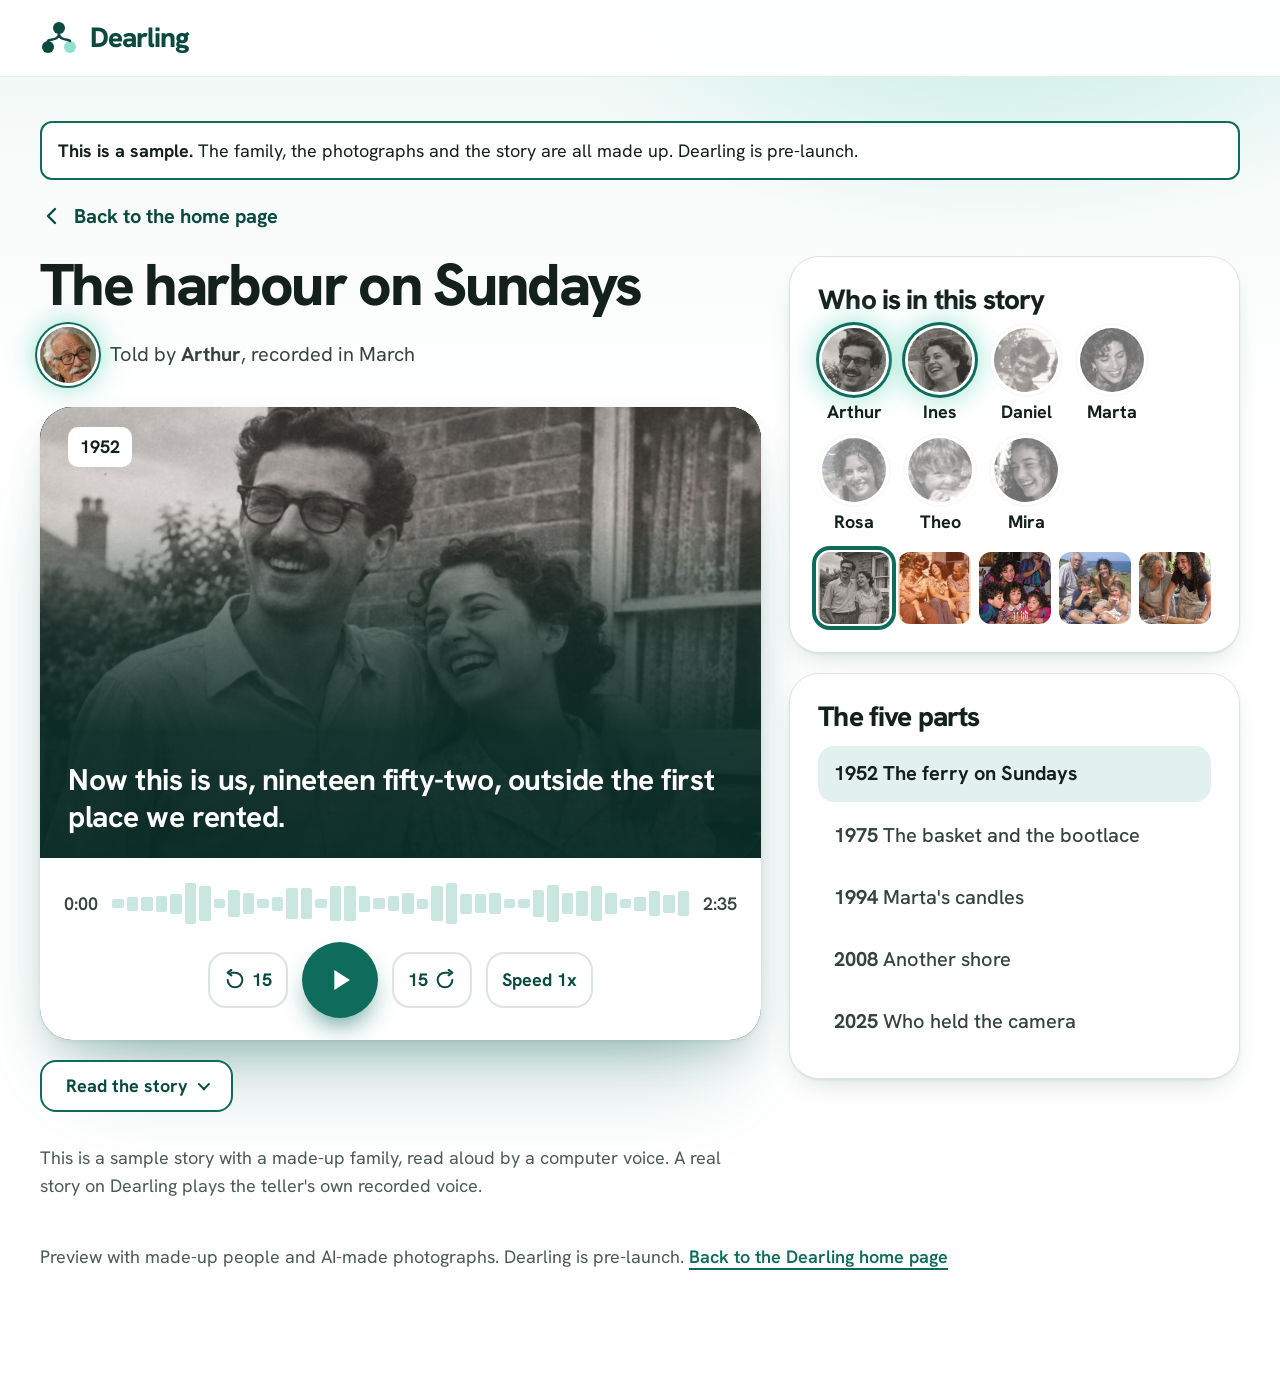
==== commit 016d1755: "Sample story is a full two and a half minute telling in a more human voice The first narration was f" ====
--- a/sample-story.html
+++ b/sample-story.html
@@ -45,13 +45,13 @@
           <div class="slide on" data-year="1952"><img src="assets/p1952.jpg" alt="Arthur and Ines in 1952, outside a brick house" style="object-position:50% 30%"></div>
           <div class="slide" data-year="1975"><img src="assets/p1975.jpg" alt="Daniel with baby Rosa and Marta on a porch step, 1975" style="object-position:50% 30%"></div>
           <div class="slide" data-year="1994"><img src="assets/p1994.jpg" alt="A birthday cake in the kitchen, 1994" style="object-position:50% 40%"></div>
-          <div class="slide" data-year="2008"><img src="assets/p2008.jpg" alt="Arthur, Rosa and the children at the shore, 2008" style="object-position:50% 35%"></div>
+          <div class="slide" data-year="2008"><img src="assets/p2008.jpg" alt="Arthur, Rosa and the children at the shore, 2008" style="object-position:50% 40%"></div>
           <div class="slide" data-year="2025"><img src="assets/p2025.jpg" alt="Marta and Mira rolling out dough, 2025" style="object-position:50% 35%"></div>
           <span class="yr" id="yr">1952</span>
-          <p class="sub-line" id="sub">We had nothing, but every Sunday Ines and I took the ferry across to the harbour.</p>
+          <p class="sub-line" id="sub">Now this is us, nineteen fifty-two, outside the first place we rented.</p>
         </div>
         <div class="ctrl">
-          <div class="prog"><span id="now">0:00</span><div class="track" id="track" role="slider" tabindex="0" aria-label="Position in the story" aria-valuemin="0" aria-valuemax="32" aria-valuenow="0"><div class="bars2" id="bars" aria-hidden="true"><i style="--h:18%"></i><i style="--h:29%"></i><i style="--h:29%"></i><i style="--h:33%"></i><i style="--h:42%"></i><i style="--h:84%"></i><i style="--h:72%"></i><i style="--h:19%"></i><i style="--h:56%"></i><i style="--h:43%"></i><i style="--h:18%"></i><i style="--h:29%"></i><i style="--h:64%"></i><i style="--h:65%"></i><i style="--h:20%"></i><i style="--h:72%"></i><i style="--h:72%"></i><i style="--h:33%"></i><i style="--h:24%"></i><i style="--h:30%"></i><i style="--h:45%"></i><i style="--h:21%"></i><i style="--h:73%"></i><i style="--h:85%"></i><i style="--h:42%"></i><i style="--h:41%"></i><i style="--h:43%"></i><i style="--h:18%"></i><i style="--h:20%"></i><i style="--h:57%"></i><i style="--h:78%"></i><i style="--h:43%"></i><i style="--h:52%"></i><i style="--h:73%"></i><i style="--h:45%"></i><i style="--h:19%"></i><i style="--h:29%"></i><i style="--h:53%"></i><i style="--h:38%"></i><i style="--h:53%"></i></div></div><span id="total">0:32</span></div>
+          <div class="prog"><span id="now">0:00</span><div class="track" id="track" role="slider" tabindex="0" aria-label="Position in the story" aria-valuemin="0" aria-valuemax="156" aria-valuenow="0"><div class="bars2" id="bars" aria-hidden="true"><i style="--h:18%"></i><i style="--h:29%"></i><i style="--h:29%"></i><i style="--h:33%"></i><i style="--h:42%"></i><i style="--h:84%"></i><i style="--h:72%"></i><i style="--h:19%"></i><i style="--h:56%"></i><i style="--h:43%"></i><i style="--h:18%"></i><i style="--h:29%"></i><i style="--h:64%"></i><i style="--h:65%"></i><i style="--h:20%"></i><i style="--h:72%"></i><i style="--h:72%"></i><i style="--h:33%"></i><i style="--h:24%"></i><i style="--h:30%"></i><i style="--h:45%"></i><i style="--h:21%"></i><i style="--h:73%"></i><i style="--h:85%"></i><i style="--h:42%"></i><i style="--h:41%"></i><i style="--h:43%"></i><i style="--h:18%"></i><i style="--h:20%"></i><i style="--h:57%"></i><i style="--h:78%"></i><i style="--h:43%"></i><i style="--h:52%"></i><i style="--h:73%"></i><i style="--h:45%"></i><i style="--h:19%"></i><i style="--h:29%"></i><i style="--h:53%"></i><i style="--h:38%"></i><i style="--h:53%"></i></div></div><span id="total">2:36</span></div>
           <div class="btnrow">
             <button class="skip" type="button" id="back15" aria-label="Back 15 seconds"><svg viewBox="0 0 24 24" fill="none" stroke="currentColor" stroke-width="2.2" stroke-linecap="round" stroke-linejoin="round" aria-hidden="true"><path d="M4 12a8 8 0 108-8H8M8 1l-4 3 4 3"/></svg>15</button>
             <button class="big-play" type="button" id="play" aria-label="Play story"></button>
@@ -59,8 +59,23 @@
             <button class="skip" type="button" id="speed">Speed 1x</button>
           </div>
         </div>
-        <audio id="narration" preload="none" src="assets/arthur-harbour-sundays.mp3"></audio>
+        <audio id="narration" preload="none" src="assets/arthur-harbour-sundays-full.mp3"></audio>
         <p class="note-line" id="aerr" role="alert" hidden>Sorry, the voice could not be loaded. Please check your connection and try again. You can still read the story on this page.</p>
+      </div>
+      <div class="readbox">
+        <button type="button" class="read-btn" id="readbtn" aria-expanded="false" aria-controls="readtxt">Read the story</button>
+        <div class="read-txt" id="readtxt" role="region" aria-label="The story in full" hidden>
+          <h3>1952</h3>
+          <p>Now this is us, nineteen fifty-two, outside the first place we rented. Ines is laughing because I'd said something daft. I couldn't tell you what. We had nothing, mind. A kettle, a bed, a landlady you could hear from the street. But Sundays we took the ferry over to the harbour, threepence each, and felt like millionaires. I can still smell it. Diesel, and wet rope, and chips with far too much vinegar.</p>
+          <h3>1975</h3>
+          <p>Now this one is, what, seventy-six. No. Seventy-five, because Rosa's in that checked frock and she wasn't walking yet. That's Daniel holding her, and Marta, and Marta's mother on the end, who never smiled for a photograph in her life. Look at her now, though. That's Rosa's doing. Daniel carried the basket when he was little, wicker, the handle mended with a bootlace. Oh, I could tell you about that bootlace. No. Now, where was I. Daniel complained the whole way up the hill. Every Sunday.</p>
+          <h3>1994</h3>
+          <p>Marta and her candles. Every birthday, too many on the cake, and Ines would count them out loud. Marta would say, it's a celebration, Ines, not an inspection. Look at Daniel at the back, clapping like he's at the opera. We ate that cake half in the dark, because a bulb had gone and he'd see to it on Saturday. Ninety-four, that was. I believe that bulb was changed in ninety-six.</p>
+          <h3>2008</h3>
+          <p>This is not our harbour. Different shore altogether, but the same grey-blue water. Rosa had brought the children, and a tub of grapes, and far too much watermelon. That's Theo with his face in it, and Mira, nearly three, wearing the rest. I sat there with one on each side of me and I told them about the ferry. And I found I had to stop for a minute. So I ate some watermelon. It's a very good way of not talking.</p>
+          <h3>2025</h3>
+          <p>And this is last year. Or this year, I lose track. Marta and Mira at the dough, Sunday of course. Marta's gone grey and I have not said a word. That rolling pin was Ines's mother's, and it has a crack in it, and nobody will hear of a new one. You'll have noticed Ines isn't in any of the others. She was always holding the camera. That one in fifty-two, I think I tricked her.</p>
+        </div>
       </div>
       <p class="note-line" id="voicenote">This is a sample story with a made-up family, read aloud by a computer voice. A real story on Dearling plays the teller's own recorded voice.</p>
     </div>
@@ -85,13 +100,13 @@
         </div>
       </section>
       <section class="panel" aria-labelledby="trh">
-        <h2 id="trh">What he said</h2>
+        <h2 id="trh">The five parts</h2>
         <div class="tr" id="tr">
-          <button type="button" class="now">We had nothing, but every Sunday Ines and I took the ferry across to the harbour.</button>
-          <button type="button">By the time Daniel had a daughter, he was the one carrying the basket up Mill Street.</button>
-          <button type="button">Marta's birthday cakes always had too many candles, and Ines counted them every time.</button>
-          <button type="button">Now Rosa brings her children down to the water, and I tell it the same way.</button>
-          <button type="button">Marta still makes the dough on Sundays, with Mira beside her.</button>
+          <button type="button" class="now"><b>1952</b> The ferry on Sundays</button>
+          <button type="button"><b>1975</b> The basket and the bootlace</button>
+          <button type="button"><b>1994</b> Marta's candles</button>
+          <button type="button"><b>2008</b> Another shore</button>
+          <button type="button"><b>2025</b> Who held the camera</button>
         </div>
       </section>
     </aside>
--- a/dearling.css
+++ b/dearling.css
@@ -247,7 +247,7 @@
 .shot .slide { position: absolute; inset: 0; opacity: 0; transition: opacity 1.4s ease; z-index: -2; }
 .shot .slide.on { opacity: 1; }
 .shot .slide img { width: 100%; height: 100%; object-fit: cover; transform: scale(1.02); }
-.shot .slide.on img { animation: kb 20s ease-out forwards; }
+.shot .slide.on img { animation: kb 40s ease-out forwards; }
 .player.paused .slide.on img { animation-play-state: paused; }
 @keyframes kb { from { transform: scale(1.02); } to { transform: scale(1.12) translate(-1.2%, -1%); } }
 .shot::after { content: ""; position: absolute; inset: 0; z-index: -1; background: linear-gradient(0deg, rgb(7 41 35 / .95) 0%, rgb(7 41 35 / .9) 28%, rgb(7 41 35 / .55) 52%, rgb(7 41 35 / 0) 76%); }
@@ -281,6 +281,18 @@
 .tr button:hover { background: var(--band); }
 .tr button.now { background: var(--mint); color: var(--ink); font-weight: 700; }
 
+/* ---------- read the story ---------- */
+.readbox { margin-top: 20px; }
+.read-btn { min-height: 52px; padding: 0 24px; border-radius: 16px; border: 2px solid var(--spruce); background: #fff; color: var(--deep); font: 700 18px var(--font); cursor: pointer; display: inline-flex; align-items: center; gap: 10px; }
+.read-btn::after { content: ""; width: 9px; height: 9px; border-right: 2.5px solid currentColor; border-bottom: 2.5px solid currentColor; transform: rotate(45deg) translateY(-2px); }
+.read-btn[aria-expanded=true]::after { transform: rotate(-135deg) translateY(-2px); }
+.read-btn:hover { background: var(--mint); }
+.read-txt { margin-top: 14px; padding: 22px 26px; background: #fff; border: 1px solid var(--line); border-radius: 22px; max-width: 46em; }
+.read-txt h3 { font-size: 18px; font-weight: 800; color: var(--deep); margin-top: 18px; }
+.read-txt h3:first-child { margin-top: 0; }
+.read-txt p { margin-top: 6px; font-size: 20px; line-height: 1.5; color: var(--ink); }
+@media (max-width: 640px) { .read-txt { padding: 18px 16px; } .read-btn { width: 100%; justify-content: center; } }
+
 /* ---------- sign in ---------- */
 body.signin { min-height: 100vh; display: grid; grid-template-columns: 1fr 1fr; background: #fff; }
 .si-photo { position: relative; overflow: hidden; background: var(--night); isolation: isolate; }
